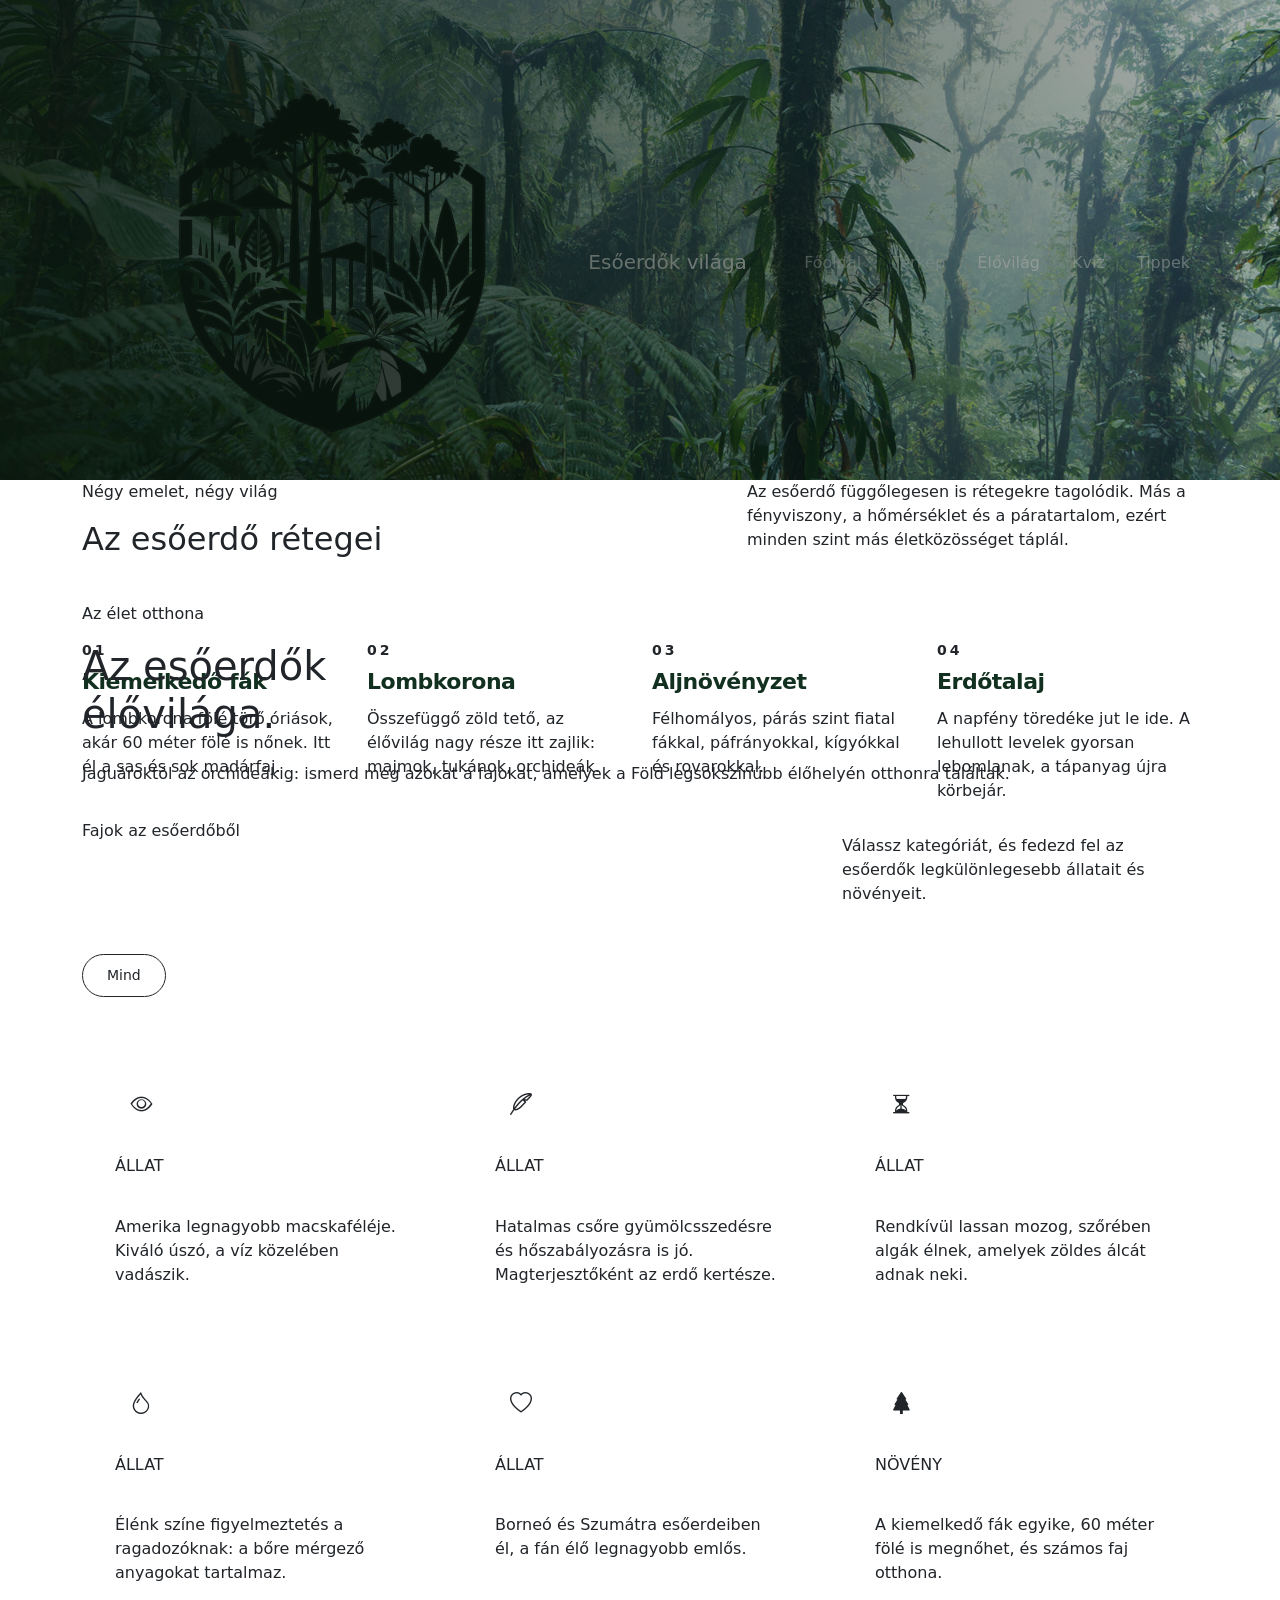
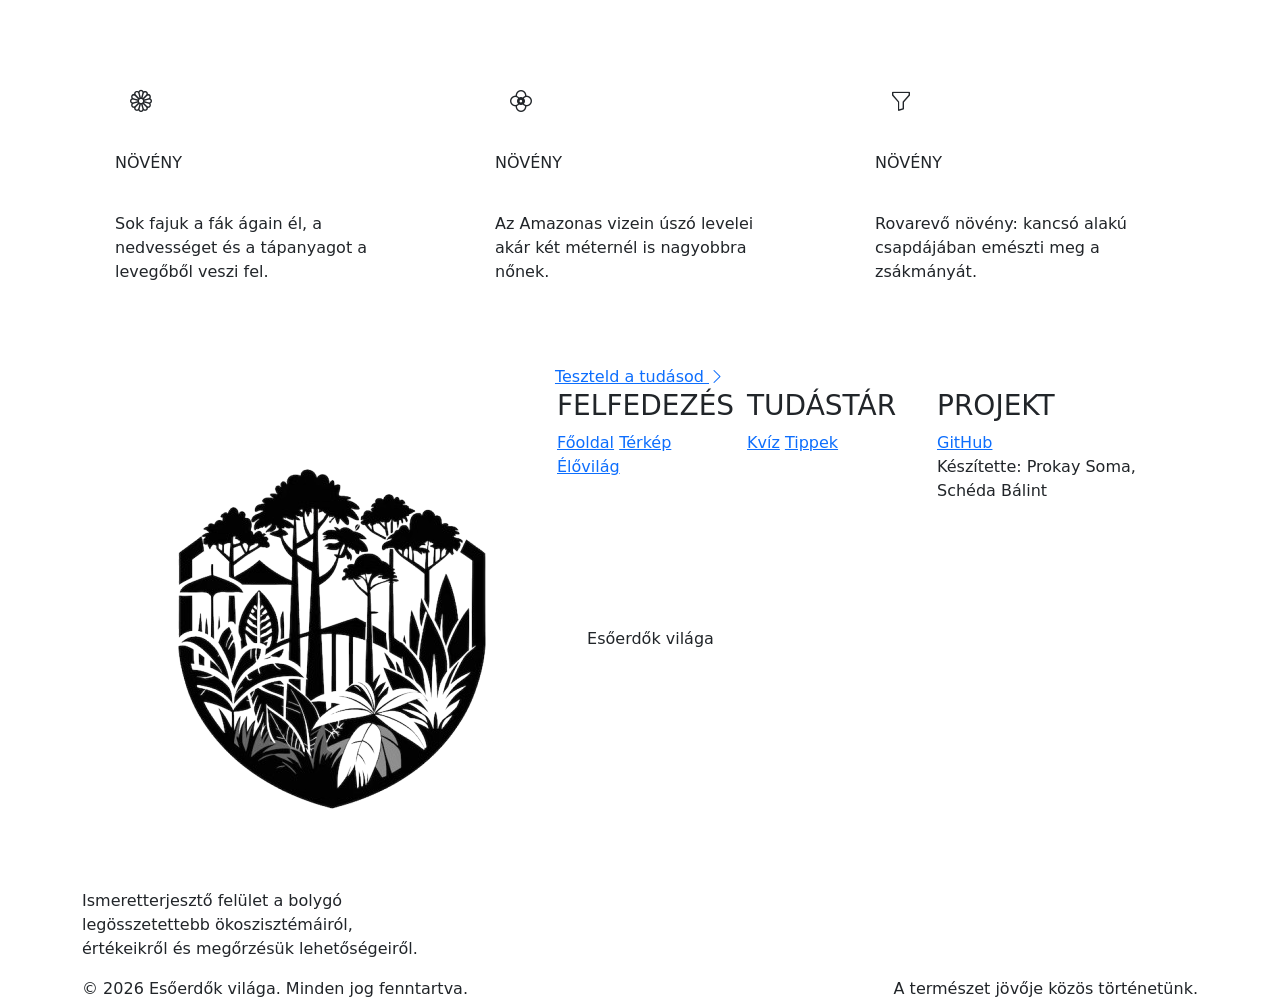
==== pages/elovilag.html @ f91c39f3 "elovilag.html" ====
<!DOCTYPE html>
<html lang="hu">

<head>
    <meta charset="UTF-8">
    <meta name="viewport" content="width=device-width, initial-scale=1.0">
    <title>Élővilág - Esőerdők világa</title>
    <link href="https://cdn.jsdelivr.net/npm/bootstrap@5.3.3/dist/css/bootstrap.min.css" rel="stylesheet">
    <link href="https://cdn.jsdelivr.net/npm/bootstrap-icons@1.11.3/font/bootstrap-icons.min.css" rel="stylesheet">
    <link rel="stylesheet" href="../css/elovilag.css">
</head>

<body>
    <header class="oldal-hero">
        <nav class="navbar navbar-expand-lg navbar-dark">
            <div class="container">
                <a class="navbar-brand" href="../index.html">
                    <img src="../img/image-removebg-preview.png" alt="" class="logo">
                    Esőerdők világa
                </a>
                <button class="navbar-toggler" type="button" data-bs-toggle="collapse" data-bs-target="#mainMenu"
                    aria-label="Menü">
                    <span class="navbar-toggler-icon"></span>
                </button>
                <div class="collapse navbar-collapse" id="mainMenu">
                    <ul class="navbar-nav ms-auto">
                        <li class="nav-item"><a class="nav-link ms-lg-3" href="../index.html">Főoldal</a></li>
                        <li class="nav-item"><a class="nav-link ms-lg-3" href="terkep.html">Térkép</a></li>
                        <li class="nav-item"><a class="nav-link active ms-lg-3" href="elovilag.html">Élővilág</a></li>
                        <li class="nav-item"><a class="nav-link ms-lg-3" href="kviz.html">Kvíz</a></li>
                        <li class="nav-item"><a class="nav-link ms-lg-3" href="fenntarthatosag.html">Tippek</a></li>
                    </ul>
                </div>
            </div>
        </nav>
        <div class="hero-content container">
            <p class="eyebrow">Az élet otthona</p>
            <h1>Az esőerdők<br>élővilága.</h1>
            <p class="lead-text">Jaguároktól az orchideákig: ismerd meg azokat a fajokat, amelyek a Föld
                legsokszínűbb élőhelyén otthonra találtak.</p>
        </div>
    </header>
    <main>
        <section class="jelentoseg">
            <div class="container">
                <div class="row g-4 mb-5">
                    <div class="col-lg-5">
                        <p class="felirat">Négy emelet, négy világ</p>
                        <h2>Az esőerdő rétegei</h2>
                    </div>
                    <div class="col-lg-5 offset-lg-2">
                        <p>Az esőerdő függőlegesen is rétegekre tagolódik. Más a fényviszony, a hőmérséklet és a
                            páratartalom, ezért minden szint más életközösséget táplál.</p>
                    </div>
                </div>
                <div class="row g-4">
                    <div class="col-md-6 col-lg-3">
                        <div class="reteg pt-4">
                            <p class="szam">01</p>
                            <h3>Kiemelkedő fák</h3>
                            <p>A lombkorona fölé törő óriások, akár 60 méter fölé is nőnek. Itt él a sas és sok
                                madárfaj.</p>
                        </div>
                    </div>
                    <div class="col-md-6 col-lg-3">
                        <div class="reteg pt-4">
                            <p class="szam">02</p>
                            <h3>Lombkorona</h3>
                            <p>Összefüggő zöld tető, az élővilág nagy része itt zajlik: majmok, tukánok, orchideák.</p>
                        </div>
                    </div>
                    <div class="col-md-6 col-lg-3">
                        <div class="reteg pt-4">
                            <p class="szam">03</p>
                            <h3>Aljnövényzet</h3>
                            <p>Félhomályos, párás szint fiatal fákkal, páfrányokkal, kígyókkal és rovarokkal.</p>
                        </div>
                    </div>
                    <div class="col-md-6 col-lg-3">
                        <div class="reteg pt-4">
                            <p class="szam">04</p>
                            <h3>Erdőtalaj</h3>
                            <p>A napfény töredéke jut le ide. A lehullott levelek gyorsan lebomlanak, a tápanyag
                                újra körbejár.</p>
                        </div>
                    </div>
                </div>
            </div>
        </section>
        <section class="vilag">
            <div class="container">
                <div class="row align-items-end g-4 mb-5">
                    <div class="col-lg-6">
                        <p class="felirat">Fajok az esőerdőből</p>
                        <h2 class="text-white">Ismerd meg a lakóit</h2>
                    </div>
                    <div class="col-lg-4 offset-lg-2">
                        <p class="mb-0">Válassz kategóriát, és fedezd fel az esőerdők legkülönlegesebb állatait és
                            növényeit.</p>
                    </div>
                </div>
                <div class="d-flex flex-wrap gap-2 mb-5">
                    <button class="szuro active" data-szuro="mind">Mind</button>
                    <button class="szuro" data-szuro="allat">Állatok</button>
                    <button class="szuro" data-szuro="noveny">Növények</button>
                </div>
                <div class="row g-4 fajok"></div>
                <div class="text-center mt-5">
                    <a href="kviz.html" class="hero-btn">Teszteld a tudásod <i class="bi bi-chevron-right"></i></a>
                </div>
            </div>
        </section>
    </main>
    <footer class="site-footer">
        <div class="container">
            <div class="row footer-content">
                <div class="col-lg-4 col-md-12 footer-brand">
                    <a class="navbar-brand" href="../index.html">
                        <img src="../img/image-removebg-preview.png" alt="" class="logo">
                        Esőerdők világa
                    </a>
                    <p class="mb-0">
                        Ismeretterjesztő felület a bolygó legösszetettebb
                        ökoszisztémáiról, értékeikről és megőrzésük
                        lehetőségeiről.
                    </p>
                </div>

                <div class="col-6 col-lg-2 offset-lg-1 footer-links">
                    <h3 class="text-uppercase">Felfedezés</h3>
                    <a href="../index.html">Főoldal</a>
                    <a href="terkep.html">Térkép</a>
                    <a href="elovilag.html">Élővilág</a>
                </div>

                <div class="col-6 col-lg-2 footer-links">
                    <h3 class="text-uppercase">Tudástár</h3>
                    <a href="kviz.html">Kvíz</a>
                    <a href="fenntarthatosag.html">Tippek</a>
                </div>

                <div class="col-lg-3 col-md-12 footer-links footer-project">
                    <h3 class="text-uppercase">Projekt</h3>
                    <a href="https://github.com/sedaj1/esoerdo" target="_blank" rel="noopener noreferrer">GitHub</a>
                    <p>Készítette: Prokay Soma, Schéda Bálint</p>
                </div>
            </div>

            <div class="footer-bottom d-flex justify-content-between align-items-center pt-3">
                <p class="mb-0">© 2026 Esőerdők világa. Minden jog fenntartva.</p>
                <p class="mb-0">A természet jövője közös történetünk.</p>
            </div>
        </div>
    </footer>
    <script src="https://cdn.jsdelivr.net/npm/bootstrap@5.3.3/dist/js/bootstrap.bundle.min.js"></script>
    <script src="../js/elovilag.js"></script>

</body>
</html>
---- css/elovilag.css ----
.oldal-hero {
    position: relative;
    height: 480px;
    background: url('../img/rainforest3.jpg') center / cover no-repeat;
}

.oldal-hero::after {
    content: "";
    position: absolute;
    inset: 0;
    background: linear-gradient(90deg, rgba(10, 24, 16, 0.88), rgba(14, 34, 24, 0.35));
}

.oldal-hero .hero-content {
    padding-top: 76px;
}

.oldal-hero .hero-content h1 {
    margin-bottom: 24px;
}

.reteg {
    height: 100%;
    border-top: 1px solid var(--line);
}

.reteg .szam {
    margin-bottom: 8px;
    font-size: 14px;
    font-weight: 700;
    letter-spacing: 3px;
}

.reteg h3 {
    margin-bottom: 12px;
    color: #12301f;
    font-size: 22px;
    font-weight: 700;
    letter-spacing: -0.5px;
}

.szuro {
    padding: 10px 24px;
    border: 1px solid rgba(255, 255, 255, 0.3);
    border-radius: 50px;
    background: transparent;
    color: #fff;
    font-size: 14px;
    transition: 0.3s;
}

.szuro:hover {
    border-color: var(--leaf);
    color: var(--leaf-soft);
}

.szuro.active {
    border-color: var(--btn);
    background: var(--btn);
    color: var(--dark);
    font-weight: 500;
}

.faj-kartya {
    height: 100%;
    padding: 32px;
    border: 1px solid rgba(255, 255, 255, 0.1);
    border-radius: 20px;
    background: rgba(255, 255, 255, 0.04);
    transition: 0.4s;
}

.faj-kartya:hover {
    transform: translateY(-8px);
    border-color: var(--leaf);
    box-shadow: 0 20px 40px rgba(0, 0, 0, 0.4);
}

.faj-kartya i {
    display: grid;
    place-items: center;
    width: 52px;
    height: 52px;
    margin-bottom: 24px;
    border-radius: 50px;
    background: var(--dark);
    color: var(--leaf);
    font-size: 22px;
}

.faj-kartya .sorszam {
    display: block;
}

.faj-kartya h3 {
    color: #fff;
    font-size: 24px;
    font-weight: 700;
    letter-spacing: -0.5px;
}

.faj-kartya p {
    margin-bottom: 0;
}

@media (max-width: 575.98px) {
    .oldal-hero {
        height: 560px;
    }
}
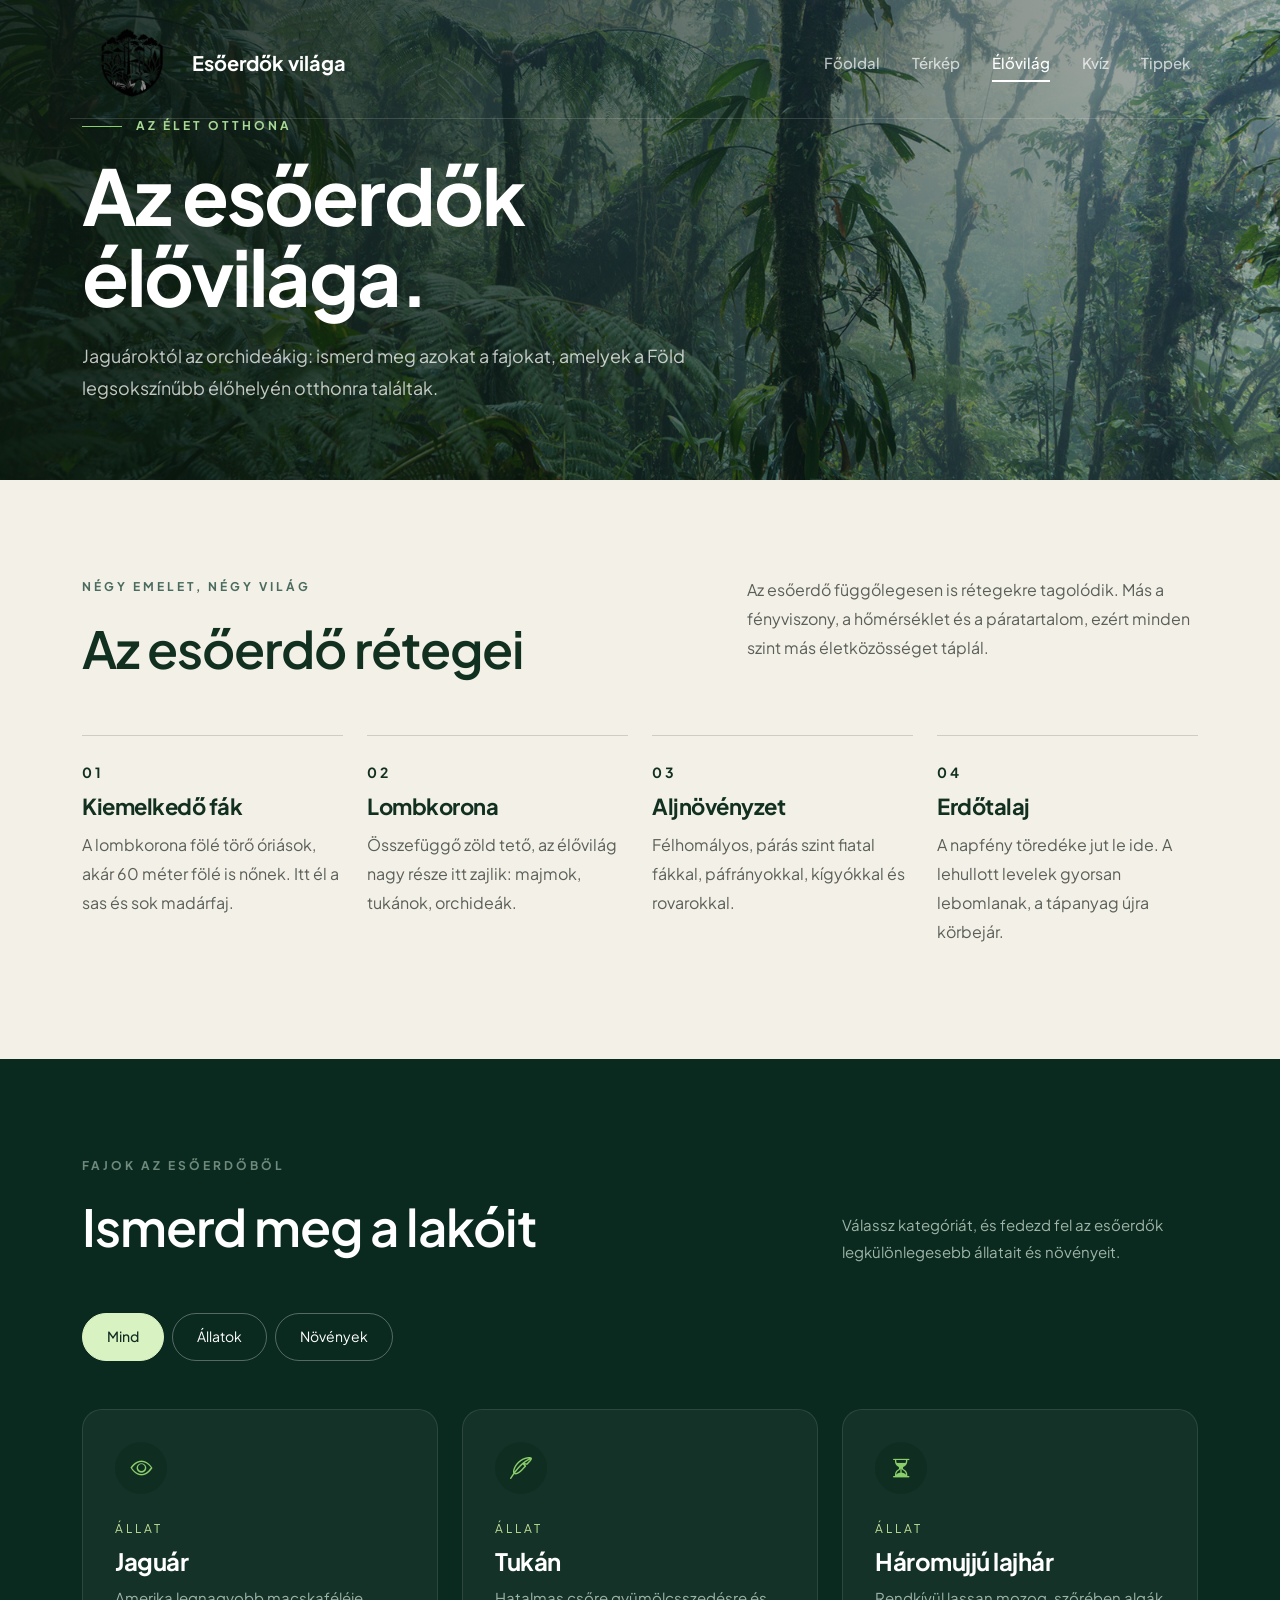
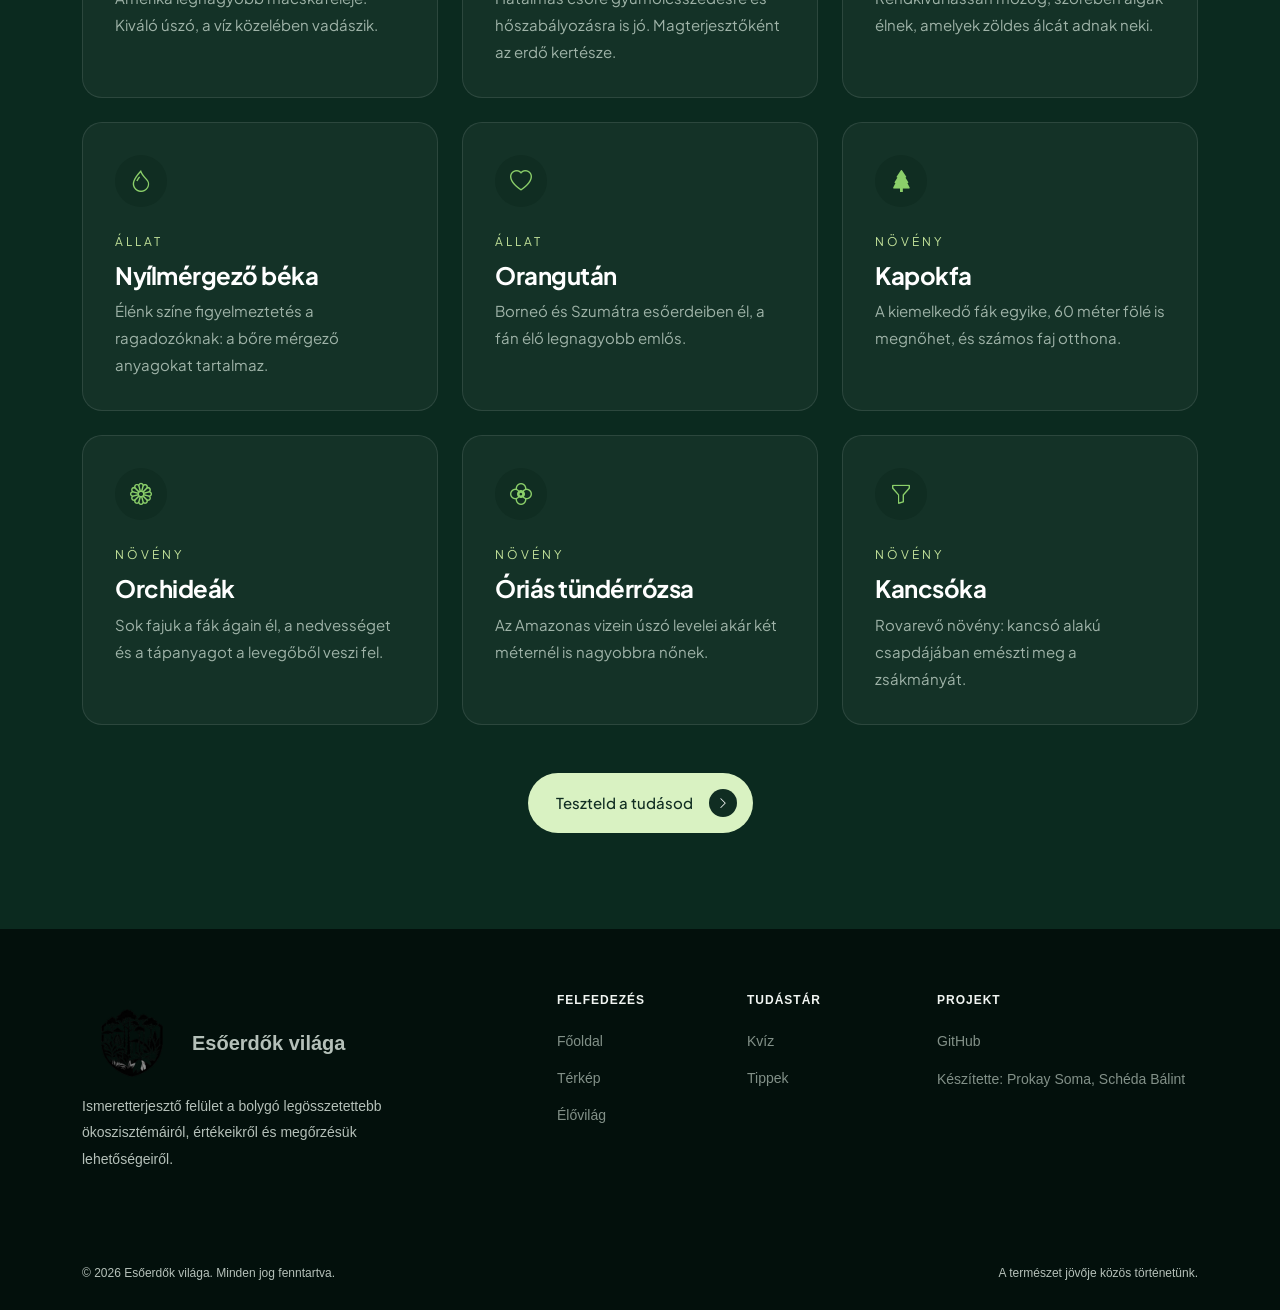
==== commit 206e7d95: "javítás" ====
--- a/pages/elovilag.html
+++ b/pages/elovilag.html
@@ -7,6 +7,7 @@
     <title>Élővilág - Esőerdők világa</title>
     <link href="https://cdn.jsdelivr.net/npm/bootstrap@5.3.3/dist/css/bootstrap.min.css" rel="stylesheet">
     <link href="https://cdn.jsdelivr.net/npm/bootstrap-icons@1.11.3/font/bootstrap-icons.min.css" rel="stylesheet">
+    <link rel="stylesheet" href="../css/style.css">
     <link rel="stylesheet" href="../css/elovilag.css">
 </head>
 
--- a/css/style.css
+++ b/css/style.css
@@ -0,0 +1,433 @@
+@import url('https://fonts.googleapis.com/css2?family=Plus+Jakarta+Sans:ital,wght@0,200..800;1,200..800&display=swap');
+
+:root {
+    --dark: #102d22;
+    --leaf: #8bcf6a;
+    --leaf-soft: #a9d995;
+    --btn: #d9f2c2;
+    --line: #cfccc2;
+}
+
+body {
+    font-family: "Plus Jakarta Sans", Arial, sans-serif;
+    background-color: #0b1a13;
+    overflow-x: hidden;
+}
+
+h2 {
+    font-size: clamp(35px, 4vw, 51px);
+    font-weight: 600;
+    letter-spacing: -1px;
+    line-height: 1.2;
+}
+
+.hero {
+    position: relative;
+    height: 100vh;
+    min-height: 640px;
+}
+
+.navbar {
+    position: absolute;
+    inset: 0 0 auto 0;
+    z-index: 10;
+}
+
+.navbar .container {
+    min-height: 76px;
+    border-bottom: 1px solid rgba(255, 255, 255, 0.15);
+}
+
+.navbar-brand {
+    display: flex;
+    align-items: center;
+    gap: 10px;
+    font-size: 20px;
+    font-weight: 700;
+}
+
+.logo {
+    width: 100px;
+}
+
+.nav-link {
+    position: relative;
+    color: rgba(255, 255, 255, 0.7) !important;
+    font-size: 15px;
+    font-weight: 500;
+}
+
+.nav-link::after {
+    content: "";
+    position: absolute;
+    inset: auto 8px 0;
+    height: 2px;
+    background: var(--leaf);
+    transform: scaleX(0);
+    transition: transform 0.3s;
+}
+
+.nav-link:hover {
+    color: var(--leaf-soft) !important;
+}
+
+.nav-link.active {
+    color: #fff !important;
+}
+
+.nav-link.active::after {
+    background: #fff;
+}
+
+.nav-link:hover::after,
+.nav-link.active::after {
+    transform: scaleX(1);
+}
+
+.carousel-item {
+    height: 100%;
+    transition: opacity 1.2s ease-in-out;
+}
+
+.carousel-item::after {
+    content: "";
+    position: absolute;
+    inset: 0;
+    background: linear-gradient(90deg, rgba(10, 24, 16, 0.88), rgba(14, 34, 24, 0.35));
+}
+
+.hero-content {
+    position: absolute;
+    inset: 0;
+    z-index: 2;
+    display: flex;
+    flex-direction: column;
+    justify-content: center;
+    align-items: flex-start;
+    color: #fff;
+}
+
+.eyebrow,
+.felirat {
+    margin-bottom: 20px;
+    font-size: 12px;
+    font-weight: 700;
+    letter-spacing: 3px;
+    text-transform: uppercase;
+}
+
+.eyebrow {
+    color: var(--leaf-soft);
+}
+
+.eyebrow::before {
+    content: "";
+    display: inline-block;
+    width: 40px;
+    height: 1px;
+    margin-right: 14px;
+    vertical-align: middle;
+    background: var(--leaf);
+}
+
+.hero-content h1,
+.hero-content h2 {
+    margin-bottom: 28px;
+    font-size: clamp(40px, 6vw, 84px);
+    font-weight: 700;
+    line-height: 1.05;
+    letter-spacing: -2px;
+}
+
+.lead-text {
+    max-width: 660px;
+    margin-bottom: 36px;
+    color: rgba(255, 255, 255, 0.75);
+    font-size: clamp(15px, 1.4vw, 18px);
+    line-height: 1.75;
+}
+
+.hero-btn {
+    display: inline-flex;
+    align-items: center;
+    gap: 16px;
+    padding: 16px 16px 16px 28px;
+    border-radius: 50px;
+    background: var(--btn);
+    color: var(--dark);
+    font-weight: 500;
+    text-decoration: none;
+    transition: 0.3s;
+}
+
+.hero-btn:hover {
+    color: var(--dark);
+    transform: translateY(-2px);
+    box-shadow: 0 10px 25px rgba(0, 0, 0, 0.3);
+}
+
+.hero-btn i {
+    display: grid;
+    place-items: center;
+    width: 28px;
+    height: 28px;
+    border-radius: 50px;
+    background: var(--dark);
+    color: #fff;
+    font-size: 12px;
+}
+
+.hero-controls {
+    position: absolute;
+    inset: auto 0 40px;
+    z-index: 5;
+}
+
+.carousel-indicators {
+    gap: 12px;
+}
+
+.carousel-indicators [data-bs-target] {
+    width: 20px;
+    height: 3px;
+    margin: 0;
+    border: 0;
+    border-radius: 3px;
+    opacity: 0.4;
+    transition: 0.4s;
+}
+
+.carousel-indicators .active {
+    width: 44px;
+    background: var(--leaf);
+    opacity: 1;
+}
+
+.hero-arrow,
+.nyil {
+    display: grid;
+    place-items: center;
+    width: 44px;
+    height: 44px;
+    border: 1px solid rgba(255, 255, 255, 0.5);
+    border-radius: 50px;
+    background: transparent;
+    color: #fff;
+    transition: 0.3s;
+}
+
+.hero-arrow:hover {
+    background: rgba(255, 255, 255, 0.12);
+}
+
+.site-footer {
+    padding: 64px 0 28px;
+    background-color: #03100c;
+    color: #b5c0b9;
+    font-family: Arial, Helvetica, sans-serif;
+    font-size: 14px;
+}
+
+.footer-content {
+    padding-bottom: 76px;
+}
+
+.footer-brand p {
+    max-width: 340px;
+    line-height: 1.9;
+}
+
+.footer-links h3 {
+    margin-bottom: 24px;
+    color: #f1f5f2;
+    font-size: 12px;
+    font-weight: 700;
+    letter-spacing: 1px;
+}
+
+.footer-links a {
+    display: block;
+    width: fit-content;
+    margin-bottom: 16px;
+    color: #829088;
+    text-decoration: none;
+    transition: 0.2s;
+}
+
+.footer-links a:hover {
+    color: #a4d66c;
+}
+
+.footer-project p {
+    color: #829088;
+    line-height: 1.7;
+}
+
+.footer-bottom {
+    gap: 20px;
+    font-size: 12px;
+}
+
+@media (max-width: 991.98px) {
+    .hero {
+        height: 620px;
+        min-height: 0;
+    }
+
+    .navbar-collapse {
+        margin-bottom: 12px;
+        padding: 8px;
+        border-radius: 12px;
+        background: var(--dark);
+    }
+
+    .nav-link::after {
+        display: none;
+    }
+}
+
+@media (max-width: 575.98px) {
+    .hero {
+        height: 580px;
+    }
+
+    .hero-controls {
+        bottom: 24px;
+    }
+}
+
+.jelentoseg {
+    padding: 96px 0;
+    background-color: #f3f0e8;
+    color: #5b5f58;
+    line-height: 1.8;
+}
+
+.jelentoseg .felirat {
+    color: #4a6b5d;
+}
+
+.jelentoseg h2,
+.tovabb,
+.szam {
+    color: #12301f;
+}
+
+.oszlop-vonal {
+    padding-left: 32px;
+    border-left: 1px solid var(--line);
+}
+
+.tovabb {
+    gap: 12px;
+}
+
+.tovabb::after {
+    content: "";
+    width: 32px;
+    height: 1px;
+    background-color: currentColor;
+    transition: 0.3s;
+}
+
+.tovabb:hover::after {
+    width: 56px;
+}
+
+.adatok {
+    border-block: 1px solid var(--line);
+}
+
+.adat p {
+    margin: 0;
+    font-size: 13px;
+}
+
+.adat .szam {
+    font-size: 35px;
+    font-weight: 600;
+    letter-spacing: -1px;
+    line-height: 1.6;
+}
+
+.vilag {
+    padding: 96px 0;
+    background-color: #0b2a1f;
+    color: #9fb3a8;
+    font-size: 15px;
+    line-height: 1.8;
+}
+
+.vilag .felirat {
+    color: #6f8a7d;
+}
+
+.kartya {
+    height: 560px;
+    border-radius: 20px;
+    transition: 0.4s;
+}
+
+.kartya img {
+    transition: 0.6s;
+}
+
+.kartya .card-img-overlay {
+    padding: 36px;
+    color: #c4d0c8;
+    background: linear-gradient(to top, rgba(8, 32, 22, 0.95), rgba(8, 32, 22, 0.55) 40%, rgba(8, 32, 22, 0) 70%);
+}
+
+.sorszam {
+    margin-bottom: 8px;
+    color: #c3e29a;
+    font-size: 12px;
+    letter-spacing: 3px;
+}
+
+.kartya h3 {
+    color: #fff;
+    font-size: 24px;
+    font-weight: 700;
+    letter-spacing: -0.5px;
+}
+
+.kartya p {
+    margin-bottom: 28px;
+}
+
+.kartya:hover {
+    transform: translateY(-8px);
+    box-shadow: 0 20px 40px rgba(0, 0, 0, 0.4);
+}
+
+.kartya:hover img {
+    transform: scale(1.05);
+}
+
+.kartya:hover .nyil {
+    background-color: #b9de8f;
+    border-color: #b9de8f;
+    color: #0b2a1f;
+}
+
+@media (max-width: 767.98px) {
+    .vilag, .jelentoseg {
+        padding: 64px 0;
+    }
+
+    .kartya {
+        height: 440px;
+    }
+
+    .oszlop-vonal {
+        padding-left: 12px;
+        border-left: none;
+    }
+}
+
+@media (min-width: 992px) {
+    .adat + .adat {
+        border-left: 1px solid var(--line);
+    }
+}
